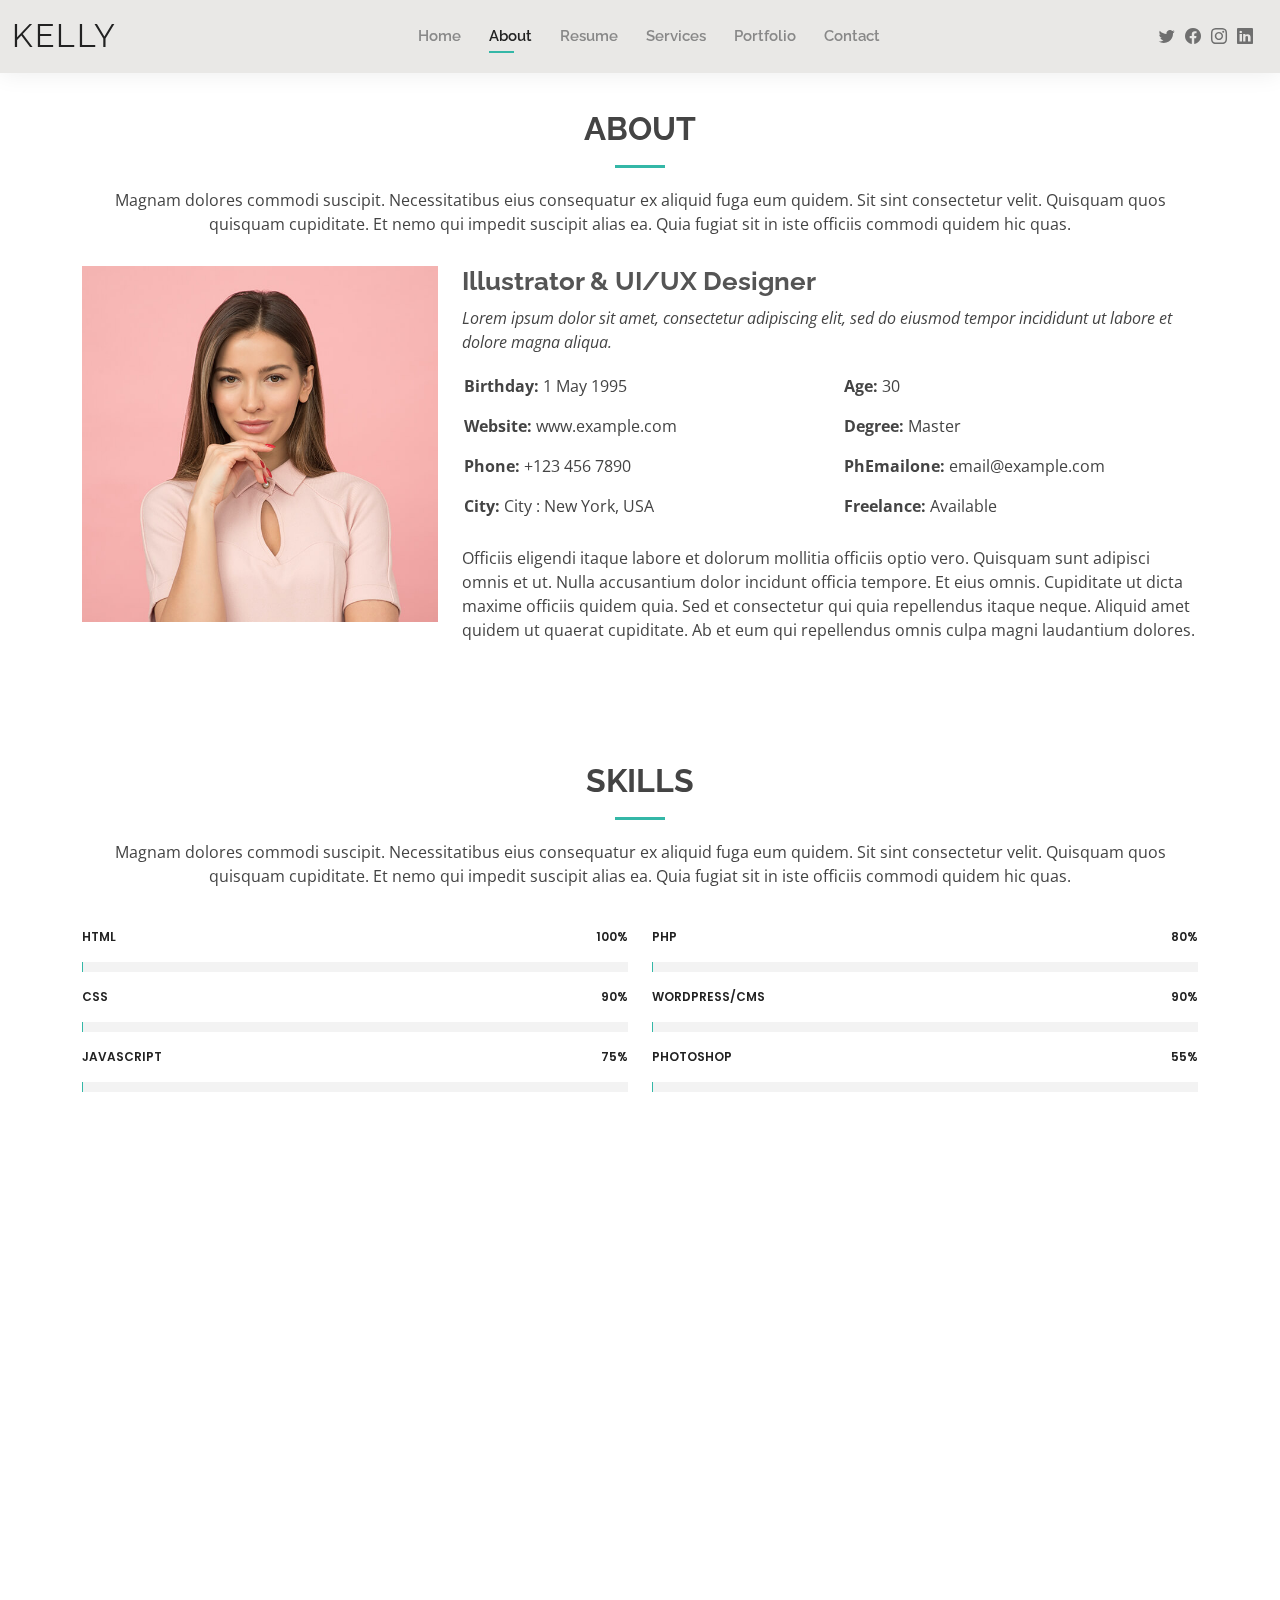
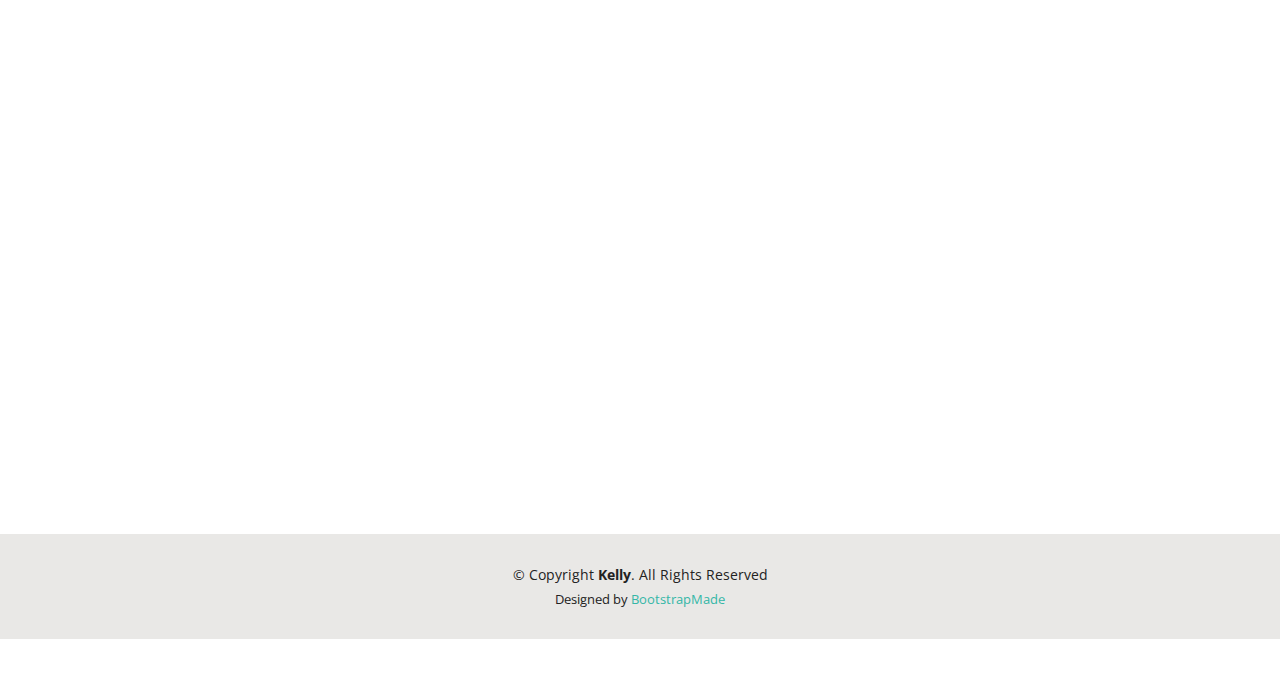
==== about.html @ 89904225 "." ====
<!DOCTYPE html>
<html lang="en">

<head>
  <meta charset="utf-8">
  <meta content="width=device-width, initial-scale=1.0" name="viewport">

  <title>About - Kelly Bootstrap Template</title>
  <meta content="" name="description">
  <meta content="" name="keywords">

  <!-- Favicons -->
  <link href="assets/img/favicon.png" rel="icon">
  <link href="assets/img/apple-touch-icon.png" rel="apple-touch-icon">

  <!-- Google Fonts -->
  <link href="https://fonts.googleapis.com/css?family=Open+Sans:300,300i,400,400i,600,600i,700,700i|Raleway:300,300i,400,400i,500,500i,600,600i,700,700i|Poppins:300,300i,400,400i,500,500i,600,600i,700,700i" rel="stylesheet">

  <!-- Vendor CSS Files -->
  <link href="assets/vendor/aos/aos.css" rel="stylesheet">
  <link href="assets/vendor/bootstrap/css/bootstrap.min.css" rel="stylesheet">
  <link href="assets/vendor/bootstrap-icons/bootstrap-icons.css" rel="stylesheet">
  <link href="assets/vendor/boxicons/css/boxicons.min.css" rel="stylesheet">
  <link href="assets/vendor/glightbox/css/glightbox.min.css" rel="stylesheet">
  <link href="assets/vendor/swiper/swiper-bundle.min.css" rel="stylesheet">

  <!-- Template Main CSS File -->
  <link href="assets/css/style.css" rel="stylesheet">

  <!-- =======================================================
  * Template Name: Kelly
  * Updated: Mar 10 2023 with Bootstrap v5.2.3
  * Template URL: https://bootstrapmade.com/kelly-free-bootstrap-cv-resume-html-template/
  * Author: BootstrapMade.com
  * License: https://bootstrapmade.com/license/
  ======================================================== -->
</head>

<body>

  <!-- ======= Header ======= -->
  <header id="header" class="fixed-top">
    <div class="container-fluid d-flex justify-content-between align-items-center">

      <h1 class="logo me-auto me-lg-0"><a href="index.html">Kelly</a></h1>
      <!-- Uncomment below if you prefer to use an image logo -->
      <!-- <a href="index.html" class="logo"><img src="assets/img/logo.png" alt="" class="img-fluid"></a>-->

      <nav id="navbar" class="navbar order-last order-lg-0">
        <ul>
          <li><a href="index.html">Home</a></li>
          <li><a class="active" href="about.html">About</a></li>
          <li><a href="resume.html">Resume</a></li>
          <li><a href="services.html">Services</a></li>
          <li><a href="portfolio.html">Portfolio</a></li>
          <li><a href="contact.html">Contact</a></li>
        </ul>
        <i class="bi bi-list mobile-nav-toggle"></i>
      </nav><!-- .navbar -->

      <div class="header-social-links">
        <a href="#" class="twitter"><i class="bi bi-twitter"></i></a>
        <a href="#" class="facebook"><i class="bi bi-facebook"></i></a>
        <a href="#" class="instagram"><i class="bi bi-instagram"></i></a>
        <a href="#" class="linkedin"><i class="bi bi-linkedin"></i></i></a>
      </div>

    </div>

  </header><!-- End Header -->

  <main id="main">

    <!-- ======= About Section ======= -->
    <section id="about" class="about">
      <div class="container" data-aos="fade-up">

        <div class="section-title">
          <h2>About</h2>
          <p>Magnam dolores commodi suscipit. Necessitatibus eius consequatur ex aliquid fuga eum quidem. Sit sint consectetur velit. Quisquam quos quisquam cupiditate. Et nemo qui impedit suscipit alias ea. Quia fugiat sit in iste officiis commodi quidem hic quas.</p>
        </div>

        <div class="row">
          <div class="col-lg-4">
            <img src="assets/img/about.jpg" class="img-fluid" alt="">
          </div>
          <div class="col-lg-8 pt-4 pt-lg-0 content">
            <h3>Illustrator &amp; UI/UX Designer</h3>
            <p class="fst-italic">
              Lorem ipsum dolor sit amet, consectetur adipiscing elit, sed do eiusmod tempor incididunt ut labore et dolore
              magna aliqua.
            </p>
            <div class="row">
              <div class="col-lg-6">
                <ul>
                  <li><i class="bi bi-rounded-right"></i> <strong>Birthday:</strong> 1 May 1995</li>
                  <li><i class="bi bi-rounded-right"></i> <strong>Website:</strong> www.example.com</li>
                  <li><i class="bi bi-rounded-right"></i> <strong>Phone:</strong> +123 456 7890</li>
                  <li><i class="bi bi-rounded-right"></i> <strong>City:</strong> City : New York, USA</li>
                </ul>
              </div>
              <div class="col-lg-6">
                <ul>
                  <li><i class="bi bi-rounded-right"></i> <strong>Age:</strong> 30</li>
                  <li><i class="bi bi-rounded-right"></i> <strong>Degree:</strong> Master</li>
                  <li><i class="bi bi-rounded-right"></i> <strong>PhEmailone:</strong> email@example.com</li>
                  <li><i class="bi bi-rounded-right"></i> <strong>Freelance:</strong> Available</li>
                </ul>
              </div>
            </div>
            <p>
              Officiis eligendi itaque labore et dolorum mollitia officiis optio vero. Quisquam sunt adipisci omnis et ut. Nulla accusantium dolor incidunt officia tempore. Et eius omnis.
              Cupiditate ut dicta maxime officiis quidem quia. Sed et consectetur qui quia repellendus itaque neque. Aliquid amet quidem ut quaerat cupiditate. Ab et eum qui repellendus omnis culpa magni laudantium dolores.
            </p>
          </div>
        </div>

      </div>
    </section><!-- End About Section -->

    <!-- ======= Skills Section ======= -->
    <section id="skills" class="skills">
      <div class="container" data-aos="fade-up">

        <div class="section-title">
          <h2>Skills</h2>
          <p>Magnam dolores commodi suscipit. Necessitatibus eius consequatur ex aliquid fuga eum quidem. Sit sint consectetur velit. Quisquam quos quisquam cupiditate. Et nemo qui impedit suscipit alias ea. Quia fugiat sit in iste officiis commodi quidem hic quas.</p>
        </div>

        <div class="row skills-content">

          <div class="col-lg-6">

            <div class="progress">
              <span class="skill">HTML <i class="val">100%</i></span>
              <div class="progress-bar-wrap">
                <div class="progress-bar" role="progressbar" aria-valuenow="100" aria-valuemin="0" aria-valuemax="100"></div>
              </div>
            </div>

            <div class="progress">
              <span class="skill">CSS <i class="val">90%</i></span>
              <div class="progress-bar-wrap">
                <div class="progress-bar" role="progressbar" aria-valuenow="90" aria-valuemin="0" aria-valuemax="100"></div>
              </div>
            </div>

            <div class="progress">
              <span class="skill">JavaScript <i class="val">75%</i></span>
              <div class="progress-bar-wrap">
                <div class="progress-bar" role="progressbar" aria-valuenow="75" aria-valuemin="0" aria-valuemax="100"></div>
              </div>
            </div>

          </div>

          <div class="col-lg-6">

            <div class="progress">
              <span class="skill">PHP <i class="val">80%</i></span>
              <div class="progress-bar-wrap">
                <div class="progress-bar" role="progressbar" aria-valuenow="80" aria-valuemin="0" aria-valuemax="100"></div>
              </div>
            </div>

            <div class="progress">
              <span class="skill">WordPress/CMS <i class="val">90%</i></span>
              <div class="progress-bar-wrap">
                <div class="progress-bar" role="progressbar" aria-valuenow="90" aria-valuemin="0" aria-valuemax="100"></div>
              </div>
            </div>

            <div class="progress">
              <span class="skill">Photoshop <i class="val">55%</i></span>
              <div class="progress-bar-wrap">
                <div class="progress-bar" role="progressbar" aria-valuenow="55" aria-valuemin="0" aria-valuemax="100"></div>
              </div>
            </div>

          </div>

        </div>

      </div>
    </section><!-- End Skills Section -->

    <!-- ======= Facts Section ======= -->
    <section id="facts" class="facts">
      <div class="container" data-aos="fade-up">

        <div class="section-title">
          <h2>Facts</h2>
          <p>Magnam dolores commodi suscipit. Necessitatibus eius consequatur ex aliquid fuga eum quidem. Sit sint consectetur velit. Quisquam quos quisquam cupiditate. Et nemo qui impedit suscipit alias ea. Quia fugiat sit in iste officiis commodi quidem hic quas.</p>
        </div>

        <div class="row counters">

          <div class="col-lg-3 col-6 text-center">
            <span data-purecounter-start="0" data-purecounter-end="232" data-purecounter-duration="1" class="purecounter"></span>
            <p>Clients</p>
          </div>

          <div class="col-lg-3 col-6 text-center">
            <span data-purecounter-start="0" data-purecounter-end="521" data-purecounter-duration="1" class="purecounter"></span>
            <p>Projects</p>
          </div>

          <div class="col-lg-3 col-6 text-center">
            <span data-purecounter-start="0" data-purecounter-end="1463" data-purecounter-duration="1" class="purecounter"></span>
            <p>Hours Of Support</p>
          </div>

          <div class="col-lg-3 col-6 text-center">
            <span data-purecounter-start="0" data-purecounter-end="15" data-purecounter-duration="1" class="purecounter"></span>
            <p>Hard Workers</p>
          </div>

        </div>

      </div>
    </section><!-- End Facts Section -->

    <!-- ======= Testimonials Section ======= -->
    <section id="testimonials" class="testimonials">
      <div class="container" data-aos="fade-up">

        <div class="section-title">
          <h2>Testimonials</h2>
          <p>Magnam dolores commodi suscipit. Necessitatibus eius consequatur ex aliquid fuga eum quidem. Sit sint consectetur velit. Quisquam quos quisquam cupiditate. Et nemo qui impedit suscipit alias ea. Quia fugiat sit in iste officiis commodi quidem hic quas.</p>
        </div>

        <div class="testimonials-slider swiper" data-aos="fade-up" data-aos-delay="100">
          <div class="swiper-wrapper">

            <div class="swiper-slide">
              <div class="testimonial-item">
                <img src="assets/img/testimonials/testimonials-1.jpg" class="testimonial-img" alt="">
                <h3>Saul Goodman</h3>
                <h4>Ceo &amp; Founder</h4>
                <p>
                  <i class="bx bxs-quote-alt-left quote-icon-left"></i>
                  Proin iaculis purus consequat sem cure digni ssim donec porttitora entum suscipit rhoncus. Accusantium quam, ultricies eget id, aliquam eget nibh et. Maecen aliquam, risus at semper.
                  <i class="bx bxs-quote-alt-right quote-icon-right"></i>
                </p>
              </div>
            </div><!-- End testimonial item -->

            <div class="swiper-slide">
              <div class="testimonial-item">
                <img src="assets/img/testimonials/testimonials-2.jpg" class="testimonial-img" alt="">
                <h3>Sara Wilsson</h3>
                <h4>Designer</h4>
                <p>
                  <i class="bx bxs-quote-alt-left quote-icon-left"></i>
                  Export tempor illum tamen malis malis eram quae irure esse labore quem cillum quid cillum eram malis quorum velit fore eram velit sunt aliqua noster fugiat irure amet legam anim culpa.
                  <i class="bx bxs-quote-alt-right quote-icon-right"></i>
                </p>
              </div>
            </div><!-- End testimonial item -->

            <div class="swiper-slide">
              <div class="testimonial-item">
                <img src="assets/img/testimonials/testimonials-3.jpg" class="testimonial-img" alt="">
                <h3>Jena Karlis</h3>
                <h4>Store Owner</h4>
                <p>
                  <i class="bx bxs-quote-alt-left quote-icon-left"></i>
                  Enim nisi quem export duis labore cillum quae magna enim sint quorum nulla quem veniam duis minim tempor labore quem eram duis noster aute amet eram fore quis sint minim.
                  <i class="bx bxs-quote-alt-right quote-icon-right"></i>
                </p>
              </div>
            </div><!-- End testimonial item -->

            <div class="swiper-slide">
              <div class="testimonial-item">
                <img src="assets/img/testimonials/testimonials-4.jpg" class="testimonial-img" alt="">
                <h3>Matt Brandon</h3>
                <h4>Freelancer</h4>
                <p>
                  <i class="bx bxs-quote-alt-left quote-icon-left"></i>
                  Fugiat enim eram quae cillum dolore dolor amet nulla culpa multos export minim fugiat minim velit minim dolor enim duis veniam ipsum anim magna sunt elit fore quem dolore labore illum veniam.
                  <i class="bx bxs-quote-alt-right quote-icon-right"></i>
                </p>
              </div>
            </div><!-- End testimonial item -->

            <div class="swiper-slide">
              <div class="testimonial-item">
                <img src="assets/img/testimonials/testimonials-5.jpg" class="testimonial-img" alt="">
                <h3>John Larson</h3>
                <h4>Entrepreneur</h4>
                <p>
                  <i class="bx bxs-quote-alt-left quote-icon-left"></i>
                  Quis quorum aliqua sint quem legam fore sunt eram irure aliqua veniam tempor noster veniam enim culpa labore duis sunt culpa nulla illum cillum fugiat legam esse veniam culpa fore nisi cillum quid.
                  <i class="bx bxs-quote-alt-right quote-icon-right"></i>
                </p>
              </div>
            </div><!-- End testimonial item -->

          </div>
          <div class="swiper-pagination"></div>
        </div>

      </div>
    </section><!-- End Testimonials Section -->

  </main><!-- End #main -->

  <!-- ======= Footer ======= -->
  <footer id="footer">
    <div class="container">
      <div class="copyright">
        &copy; Copyright <strong><span>Kelly</span></strong>. All Rights Reserved
      </div>
      <div class="credits">
        <!-- All the links in the footer should remain intact. -->
        <!-- You can delete the links only if you purchased the pro version. -->
        <!-- Licensing information: https://bootstrapmade.com/license/ -->
        <!-- Purchase the pro version with working PHP/AJAX contact form: https://bootstrapmade.com/kelly-free-bootstrap-cv-resume-html-template/ -->
        Designed by <a href="https://bootstrapmade.com/">BootstrapMade</a>
      </div>
    </div>
  </footer><!-- End  Footer -->

  <div id="preloader"></div>
  <a href="#" class="back-to-top d-flex align-items-center justify-content-center"><i class="bi bi-arrow-up-short"></i></a>

  <!-- Vendor JS Files -->
  <script src="assets/vendor/purecounter/purecounter_vanilla.js"></script>
  <script src="assets/vendor/aos/aos.js"></script>
  <script src="assets/vendor/bootstrap/js/bootstrap.bundle.min.js"></script>
  <script src="assets/vendor/glightbox/js/glightbox.min.js"></script>
  <script src="assets/vendor/isotope-layout/isotope.pkgd.min.js"></script>
  <script src="assets/vendor/swiper/swiper-bundle.min.js"></script>
  <script src="assets/vendor/waypoints/noframework.waypoints.js"></script>
  <script src="assets/vendor/php-email-form/validate.js"></script>

  <!-- Template Main JS File -->
  <script src="assets/js/main.js"></script>

</body>

</html>
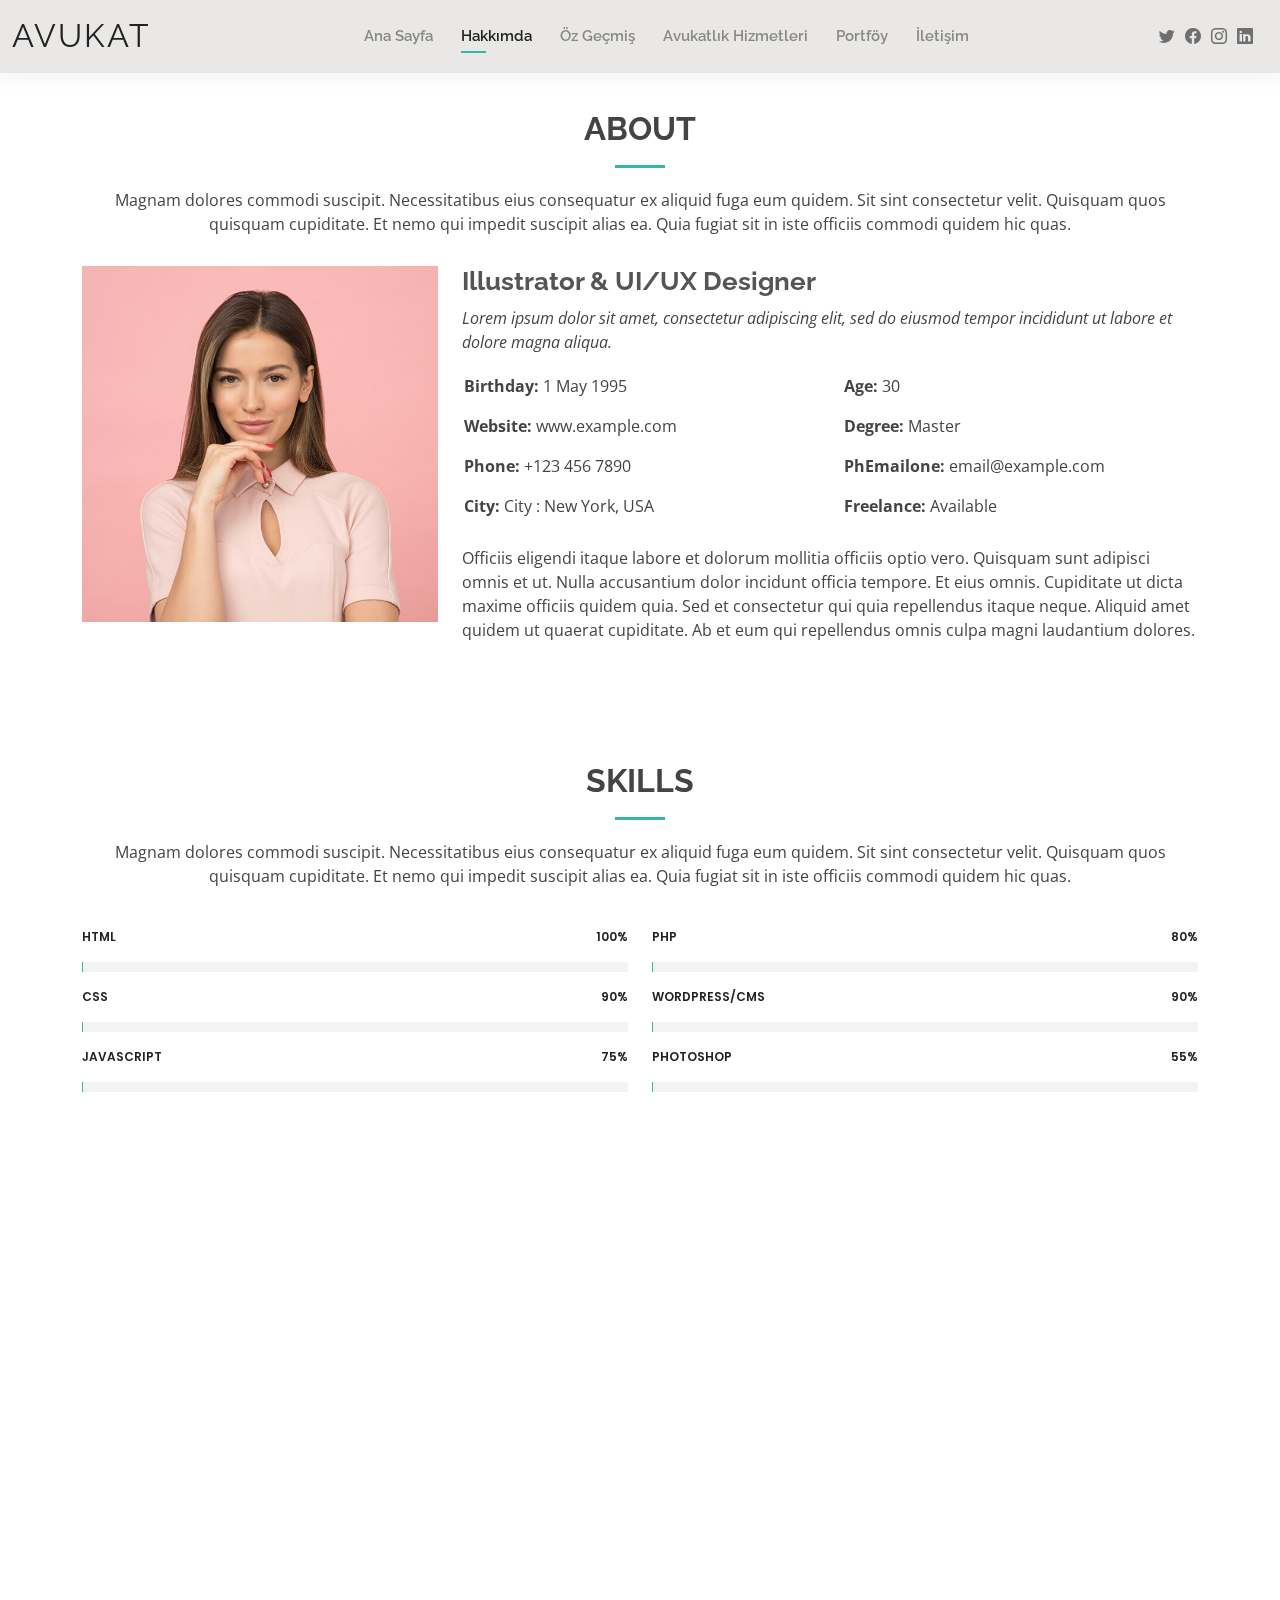
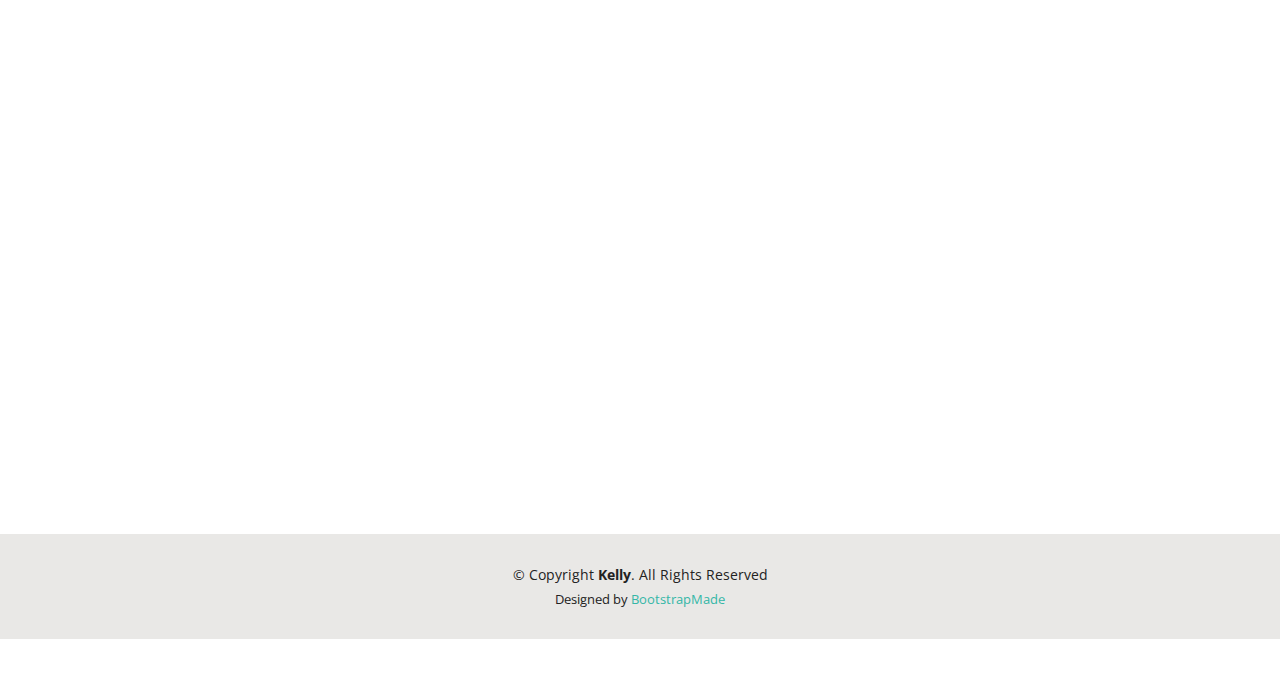
==== commit 7370986a: ".." ====
--- a/about.html
+++ b/about.html
@@ -29,7 +29,7 @@
 
   <!-- =======================================================
   * Template Name: Kelly
-  * Updated: Mar 10 2023 with Bootstrap v5.2.3
+  * Updated: Mar 10 2023 with Bootstrap v5.2.3
   * Template URL: https://bootstrapmade.com/kelly-free-bootstrap-cv-resume-html-template/
   * Author: BootstrapMade.com
   * License: https://bootstrapmade.com/license/
@@ -42,18 +42,18 @@
   <header id="header" class="fixed-top">
     <div class="container-fluid d-flex justify-content-between align-items-center">
 
-      <h1 class="logo me-auto me-lg-0"><a href="index.html">Kelly</a></h1>
+      <h1 class="logo me-auto me-lg-0"><a href="index.html">AVUKAT</a></h1>
       <!-- Uncomment below if you prefer to use an image logo -->
       <!-- <a href="index.html" class="logo"><img src="assets/img/logo.png" alt="" class="img-fluid"></a>-->
 
       <nav id="navbar" class="navbar order-last order-lg-0">
         <ul>
-          <li><a href="index.html">Home</a></li>
-          <li><a class="active" href="about.html">About</a></li>
-          <li><a href="resume.html">Resume</a></li>
-          <li><a href="services.html">Services</a></li>
-          <li><a href="portfolio.html">Portfolio</a></li>
-          <li><a href="contact.html">Contact</a></li>
+          <li><a href="index.html">Ana Sayfa</a></li>
+          <li><a class="active" href="about.html">Hakkımda</a></li>
+          <li><a href="resume.html">Öz Geçmiş</a></li>
+          <li><a href="services.html">Avukatlık Hizmetleri</a></li>
+          <li><a href="portfolio.html">Portföy</a></li>
+          <li><a href="contact.html">İletişim</a></li>
         </ul>
         <i class="bi bi-list mobile-nav-toggle"></i>
       </nav><!-- .navbar -->
--- a/assets/css/style.css
+++ b/assets/css/style.css
@@ -421,7 +421,7 @@
 #hero {
   width: 100%;
   height: 100vh;
-  background: url("../img/hero-bg.jpg") top right;
+  background: url("../img/background.jpg") top right;
   background-size: cover;
 }
 
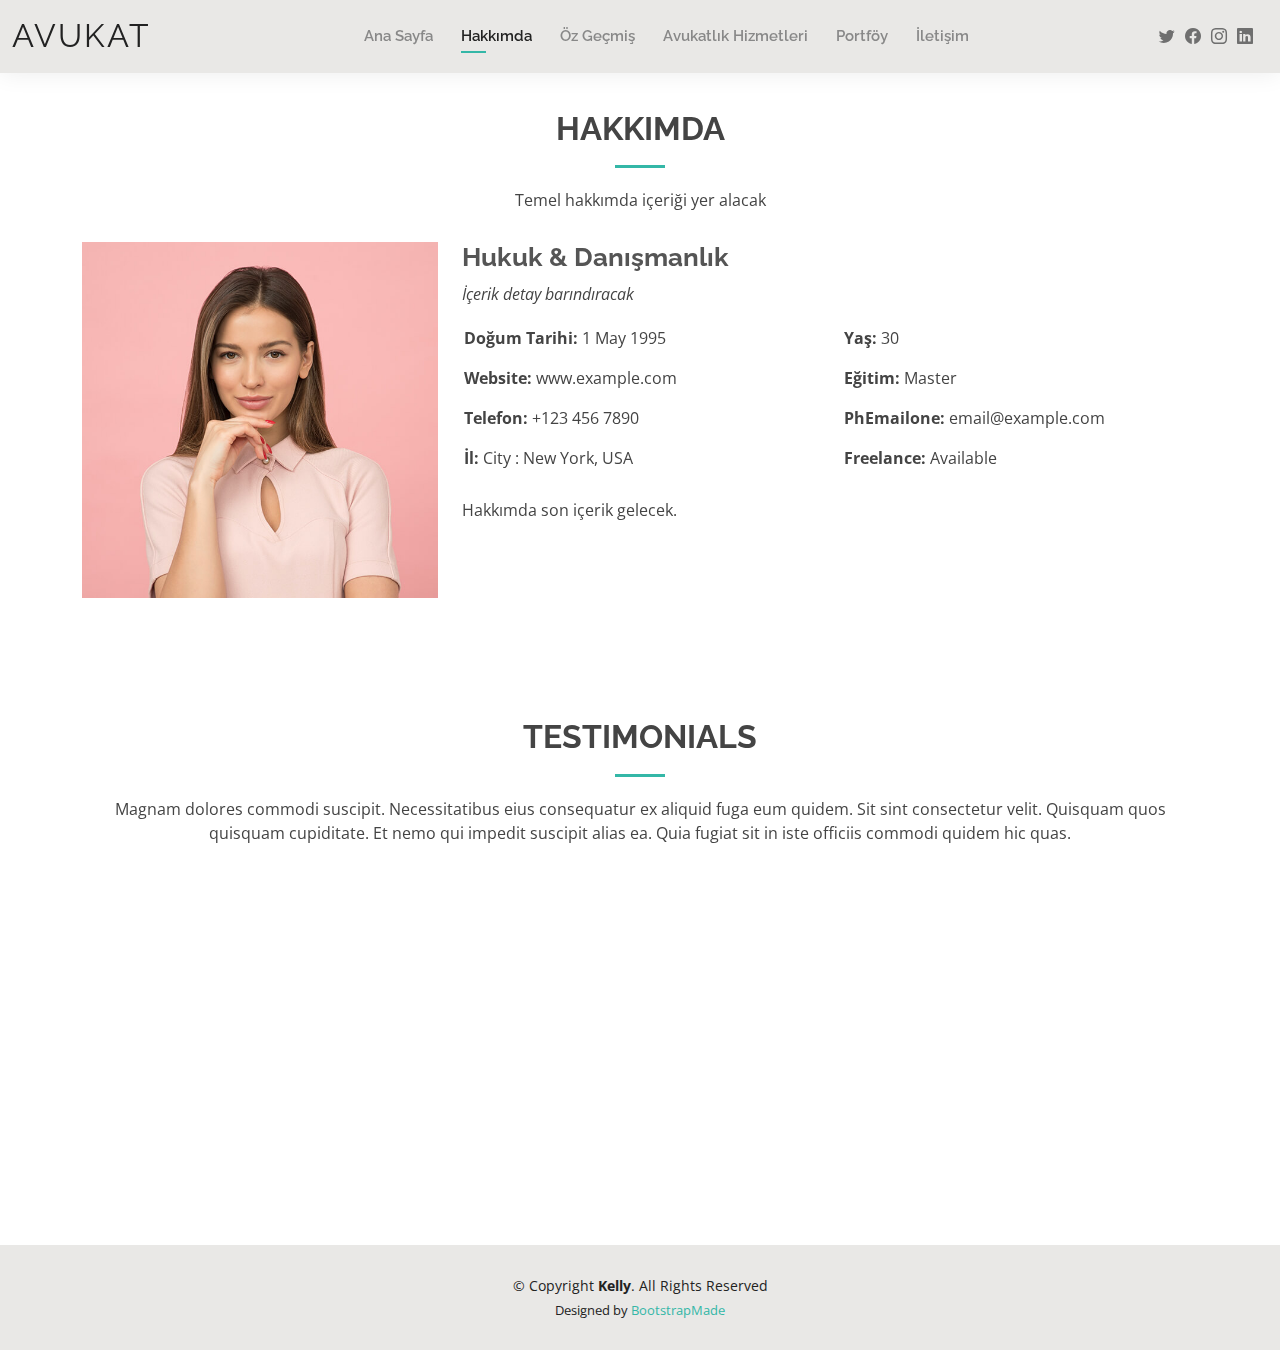
==== commit 73d09407: "." ====
--- a/about.html
+++ b/about.html
@@ -76,8 +76,8 @@
       <div class="container" data-aos="fade-up">
 
         <div class="section-title">
-          <h2>About</h2>
-          <p>Magnam dolores commodi suscipit. Necessitatibus eius consequatur ex aliquid fuga eum quidem. Sit sint consectetur velit. Quisquam quos quisquam cupiditate. Et nemo qui impedit suscipit alias ea. Quia fugiat sit in iste officiis commodi quidem hic quas.</p>
+          <h2>Hakkımda</h2>
+          <p>Temel hakkımda içeriği yer alacak</p>
         </div>
 
         <div class="row">
@@ -85,140 +85,36 @@
             <img src="assets/img/about.jpg" class="img-fluid" alt="">
           </div>
           <div class="col-lg-8 pt-4 pt-lg-0 content">
-            <h3>Illustrator &amp; UI/UX Designer</h3>
+            <h3>Hukuk &amp; Danışmanlık</h3>
             <p class="fst-italic">
-              Lorem ipsum dolor sit amet, consectetur adipiscing elit, sed do eiusmod tempor incididunt ut labore et dolore
-              magna aliqua.
+              İçerik detay barındıracak
             </p>
             <div class="row">
               <div class="col-lg-6">
                 <ul>
-                  <li><i class="bi bi-rounded-right"></i> <strong>Birthday:</strong> 1 May 1995</li>
+                  <li><i class="bi bi-rounded-right"></i> <strong>Doğum Tarihi:</strong> 1 May 1995</li>
                   <li><i class="bi bi-rounded-right"></i> <strong>Website:</strong> www.example.com</li>
-                  <li><i class="bi bi-rounded-right"></i> <strong>Phone:</strong> +123 456 7890</li>
-                  <li><i class="bi bi-rounded-right"></i> <strong>City:</strong> City : New York, USA</li>
+                  <li><i class="bi bi-rounded-right"></i> <strong>Telefon:</strong> +123 456 7890</li>
+                  <li><i class="bi bi-rounded-right"></i> <strong>İl:</strong> City : New York, USA</li>
                 </ul>
               </div>
               <div class="col-lg-6">
                 <ul>
-                  <li><i class="bi bi-rounded-right"></i> <strong>Age:</strong> 30</li>
-                  <li><i class="bi bi-rounded-right"></i> <strong>Degree:</strong> Master</li>
+                  <li><i class="bi bi-rounded-right"></i> <strong>Yaş:</strong> 30</li>
+                  <li><i class="bi bi-rounded-right"></i> <strong>Eğitim:</strong> Master</li>
                   <li><i class="bi bi-rounded-right"></i> <strong>PhEmailone:</strong> email@example.com</li>
                   <li><i class="bi bi-rounded-right"></i> <strong>Freelance:</strong> Available</li>
                 </ul>
               </div>
             </div>
             <p>
-              Officiis eligendi itaque labore et dolorum mollitia officiis optio vero. Quisquam sunt adipisci omnis et ut. Nulla accusantium dolor incidunt officia tempore. Et eius omnis.
-              Cupiditate ut dicta maxime officiis quidem quia. Sed et consectetur qui quia repellendus itaque neque. Aliquid amet quidem ut quaerat cupiditate. Ab et eum qui repellendus omnis culpa magni laudantium dolores.
+              Hakkımda son içerik gelecek.
             </p>
           </div>
         </div>
 
       </div>
     </section><!-- End About Section -->
-
-    <!-- ======= Skills Section ======= -->
-    <section id="skills" class="skills">
-      <div class="container" data-aos="fade-up">
-
-        <div class="section-title">
-          <h2>Skills</h2>
-          <p>Magnam dolores commodi suscipit. Necessitatibus eius consequatur ex aliquid fuga eum quidem. Sit sint consectetur velit. Quisquam quos quisquam cupiditate. Et nemo qui impedit suscipit alias ea. Quia fugiat sit in iste officiis commodi quidem hic quas.</p>
-        </div>
-
-        <div class="row skills-content">
-
-          <div class="col-lg-6">
-
-            <div class="progress">
-              <span class="skill">HTML <i class="val">100%</i></span>
-              <div class="progress-bar-wrap">
-                <div class="progress-bar" role="progressbar" aria-valuenow="100" aria-valuemin="0" aria-valuemax="100"></div>
-              </div>
-            </div>
-
-            <div class="progress">
-              <span class="skill">CSS <i class="val">90%</i></span>
-              <div class="progress-bar-wrap">
-                <div class="progress-bar" role="progressbar" aria-valuenow="90" aria-valuemin="0" aria-valuemax="100"></div>
-              </div>
-            </div>
-
-            <div class="progress">
-              <span class="skill">JavaScript <i class="val">75%</i></span>
-              <div class="progress-bar-wrap">
-                <div class="progress-bar" role="progressbar" aria-valuenow="75" aria-valuemin="0" aria-valuemax="100"></div>
-              </div>
-            </div>
-
-          </div>
-
-          <div class="col-lg-6">
-
-            <div class="progress">
-              <span class="skill">PHP <i class="val">80%</i></span>
-              <div class="progress-bar-wrap">
-                <div class="progress-bar" role="progressbar" aria-valuenow="80" aria-valuemin="0" aria-valuemax="100"></div>
-              </div>
-            </div>
-
-            <div class="progress">
-              <span class="skill">WordPress/CMS <i class="val">90%</i></span>
-              <div class="progress-bar-wrap">
-                <div class="progress-bar" role="progressbar" aria-valuenow="90" aria-valuemin="0" aria-valuemax="100"></div>
-              </div>
-            </div>
-
-            <div class="progress">
-              <span class="skill">Photoshop <i class="val">55%</i></span>
-              <div class="progress-bar-wrap">
-                <div class="progress-bar" role="progressbar" aria-valuenow="55" aria-valuemin="0" aria-valuemax="100"></div>
-              </div>
-            </div>
-
-          </div>
-
-        </div>
-
-      </div>
-    </section><!-- End Skills Section -->
-
-    <!-- ======= Facts Section ======= -->
-    <section id="facts" class="facts">
-      <div class="container" data-aos="fade-up">
-
-        <div class="section-title">
-          <h2>Facts</h2>
-          <p>Magnam dolores commodi suscipit. Necessitatibus eius consequatur ex aliquid fuga eum quidem. Sit sint consectetur velit. Quisquam quos quisquam cupiditate. Et nemo qui impedit suscipit alias ea. Quia fugiat sit in iste officiis commodi quidem hic quas.</p>
-        </div>
-
-        <div class="row counters">
-
-          <div class="col-lg-3 col-6 text-center">
-            <span data-purecounter-start="0" data-purecounter-end="232" data-purecounter-duration="1" class="purecounter"></span>
-            <p>Clients</p>
-          </div>
-
-          <div class="col-lg-3 col-6 text-center">
-            <span data-purecounter-start="0" data-purecounter-end="521" data-purecounter-duration="1" class="purecounter"></span>
-            <p>Projects</p>
-          </div>
-
-          <div class="col-lg-3 col-6 text-center">
-            <span data-purecounter-start="0" data-purecounter-end="1463" data-purecounter-duration="1" class="purecounter"></span>
-            <p>Hours Of Support</p>
-          </div>
-
-          <div class="col-lg-3 col-6 text-center">
-            <span data-purecounter-start="0" data-purecounter-end="15" data-purecounter-duration="1" class="purecounter"></span>
-            <p>Hard Workers</p>
-          </div>
-
-        </div>
-
-      </div>
-    </section><!-- End Facts Section -->
 
     <!-- ======= Testimonials Section ======= -->
     <section id="testimonials" class="testimonials">
--- a/assets/css/style.css
+++ b/assets/css/style.css
@@ -421,7 +421,7 @@
 #hero {
   width: 100%;
   height: 100vh;
-  background: url("../img/background.jpg") top right;
+  background: url("../img/2.jpg") top right;
   background-size: cover;
 }
 
@@ -441,11 +441,11 @@
   font-size: 48px;
   font-weight: 700;
   line-height: 56px;
-  color: #222222;
+  color: #e9e8e6;
 }
 
 #hero h2 {
-  color: #6f6f6f;
+  color: #e9e8e6;
   margin: 10px 0 0 0;
   font-size: 22px;
 }
@@ -461,12 +461,12 @@
   border-radius: 50px;
   transition: 0.5s;
   margin-top: 30px;
-  color: #fff;
-  background: #34b7a7;
+  color: #222222;
+  background: #e9e8e6;
 }
 
 #hero .btn-about:hover {
-  background: #3dc8b7;
+  background: #e9e8e6;
 }
 
 @media (min-width: 1024px) {
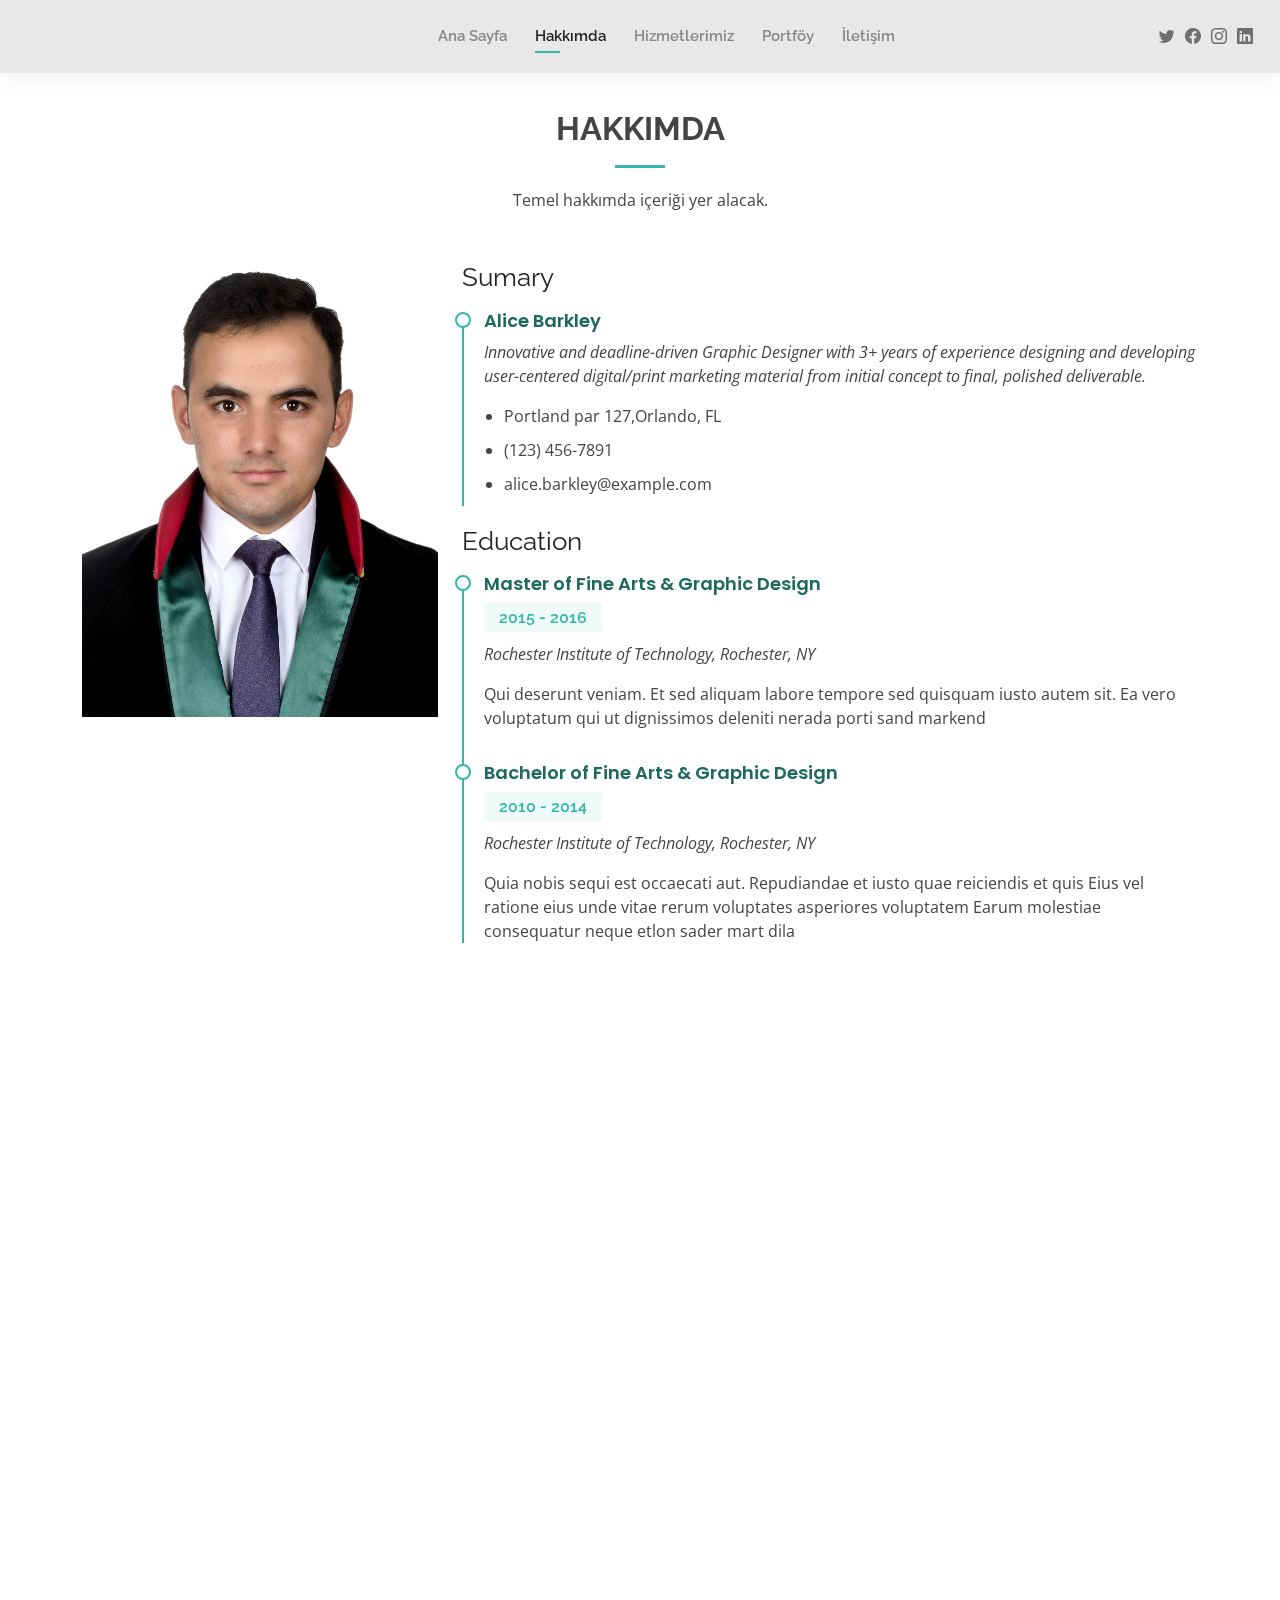
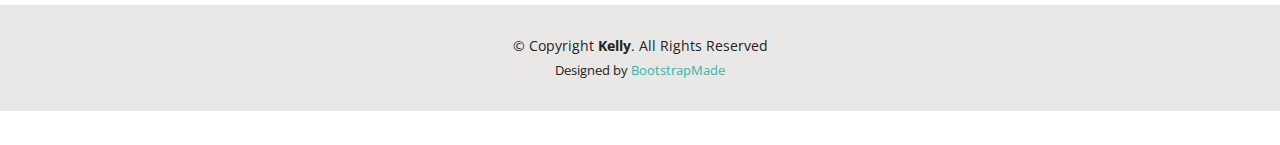
==== commit 13494659: "." ====
--- a/about.html
+++ b/about.html
@@ -5,7 +5,7 @@
   <meta charset="utf-8">
   <meta content="width=device-width, initial-scale=1.0" name="viewport">
 
-  <title>About - Kelly Bootstrap Template</title>
+  <title>Hakkımda - Av.Furkan Kutluay</title>
   <meta content="" name="description">
   <meta content="" name="keywords">
 
@@ -50,8 +50,8 @@
         <ul>
           <li><a href="index.html">Ana Sayfa</a></li>
           <li><a class="active" href="about.html">Hakkımda</a></li>
-          <li><a href="resume.html">Öz Geçmiş</a></li>
-          <li><a href="services.html">Avukatlık Hizmetleri</a></li>
+          <!--<li><a href="resume.html">Öz Geçmiş</a></li>-->
+          <li><a href="services.html">Hizmetlerimiz</a></li>
           <li><a href="portfolio.html">Portföy</a></li>
           <li><a href="contact.html">İletişim</a></li>
         </ul>
@@ -72,47 +72,47 @@
   <main id="main">
 
     <!-- ======= About Section ======= -->
-    <section id="about" class="about">
+    <section id="resume" class="resume">
       <div class="container" data-aos="fade-up">
 
         <div class="section-title">
           <h2>Hakkımda</h2>
-          <p>Temel hakkımda içeriği yer alacak</p>
+          <p>Temel hakkımda içeriği yer alacak.</p>
         </div>
 
         <div class="row">
           <div class="col-lg-4">
-            <img src="assets/img/about.jpg" class="img-fluid" alt="">
+            <img src="assets/img/about-me.jpg" class="img-fluid" alt="">
           </div>
-          <div class="col-lg-8 pt-4 pt-lg-0 content">
-            <h3>Hukuk &amp; Danışmanlık</h3>
-            <p class="fst-italic">
-              İçerik detay barındıracak
-            </p>
-            <div class="row">
-              <div class="col-lg-6">
-                <ul>
-                  <li><i class="bi bi-rounded-right"></i> <strong>Doğum Tarihi:</strong> 1 May 1995</li>
-                  <li><i class="bi bi-rounded-right"></i> <strong>Website:</strong> www.example.com</li>
-                  <li><i class="bi bi-rounded-right"></i> <strong>Telefon:</strong> +123 456 7890</li>
-                  <li><i class="bi bi-rounded-right"></i> <strong>İl:</strong> City : New York, USA</li>
-                </ul>
-              </div>
-              <div class="col-lg-6">
-                <ul>
-                  <li><i class="bi bi-rounded-right"></i> <strong>Yaş:</strong> 30</li>
-                  <li><i class="bi bi-rounded-right"></i> <strong>Eğitim:</strong> Master</li>
-                  <li><i class="bi bi-rounded-right"></i> <strong>PhEmailone:</strong> email@example.com</li>
-                  <li><i class="bi bi-rounded-right"></i> <strong>Freelance:</strong> Available</li>
-                </ul>
-              </div>
+          <div class="col-lg-8">
+            <h3 class="resume-title">Sumary</h3>
+            <div class="resume-item pb-0">
+              <h4>Alice Barkley</h4>
+              <p><em>Innovative and deadline-driven Graphic Designer with 3+ years of experience designing and developing user-centered digital/print marketing material from initial concept to final, polished deliverable.</em></p>
+              <p>
+              <ul>
+                <li>Portland par 127,Orlando, FL</li>
+                <li>(123) 456-7891</li>
+                <li>alice.barkley@example.com</li>
+              </ul>
+              </p>
             </div>
-            <p>
-              Hakkımda son içerik gelecek.
-            </p>
+
+            <h3 class="resume-title">Education</h3>
+            <div class="resume-item">
+              <h4>Master of Fine Arts &amp; Graphic Design</h4>
+              <h5>2015 - 2016</h5>
+              <p><em>Rochester Institute of Technology, Rochester, NY</em></p>
+              <p>Qui deserunt veniam. Et sed aliquam labore tempore sed quisquam iusto autem sit. Ea vero voluptatum qui ut dignissimos deleniti nerada porti sand markend</p>
+            </div>
+            <div class="resume-item">
+              <h4>Bachelor of Fine Arts &amp; Graphic Design</h4>
+              <h5>2010 - 2014</h5>
+              <p><em>Rochester Institute of Technology, Rochester, NY</em></p>
+              <p>Quia nobis sequi est occaecati aut. Repudiandae et iusto quae reiciendis et quis Eius vel ratione eius unde vitae rerum voluptates asperiores voluptatem Earum molestiae consequatur neque etlon sader mart dila</p>
+            </div>
           </div>
         </div>
-
       </div>
     </section><!-- End About Section -->
 
--- a/assets/css/style.css
+++ b/assets/css/style.css
@@ -122,7 +122,12 @@
   z-index: 997;
   padding: 15px 0;
 }
-
+#header_home{
+  /*  background: #e9e8e6;*/
+    box-shadow: 0px 0px 25px 0 rgba(0, 0, 0, 0.08);
+    z-index: 997;
+    padding: 15px 0;
+  }
 #header .logo {
   font-size: 32px;
   margin: 0;
@@ -134,7 +139,7 @@
 }
 
 #header .logo a {
-  color: #222222;
+  color: #e9e8e6;
 }
 
 #header .logo img {
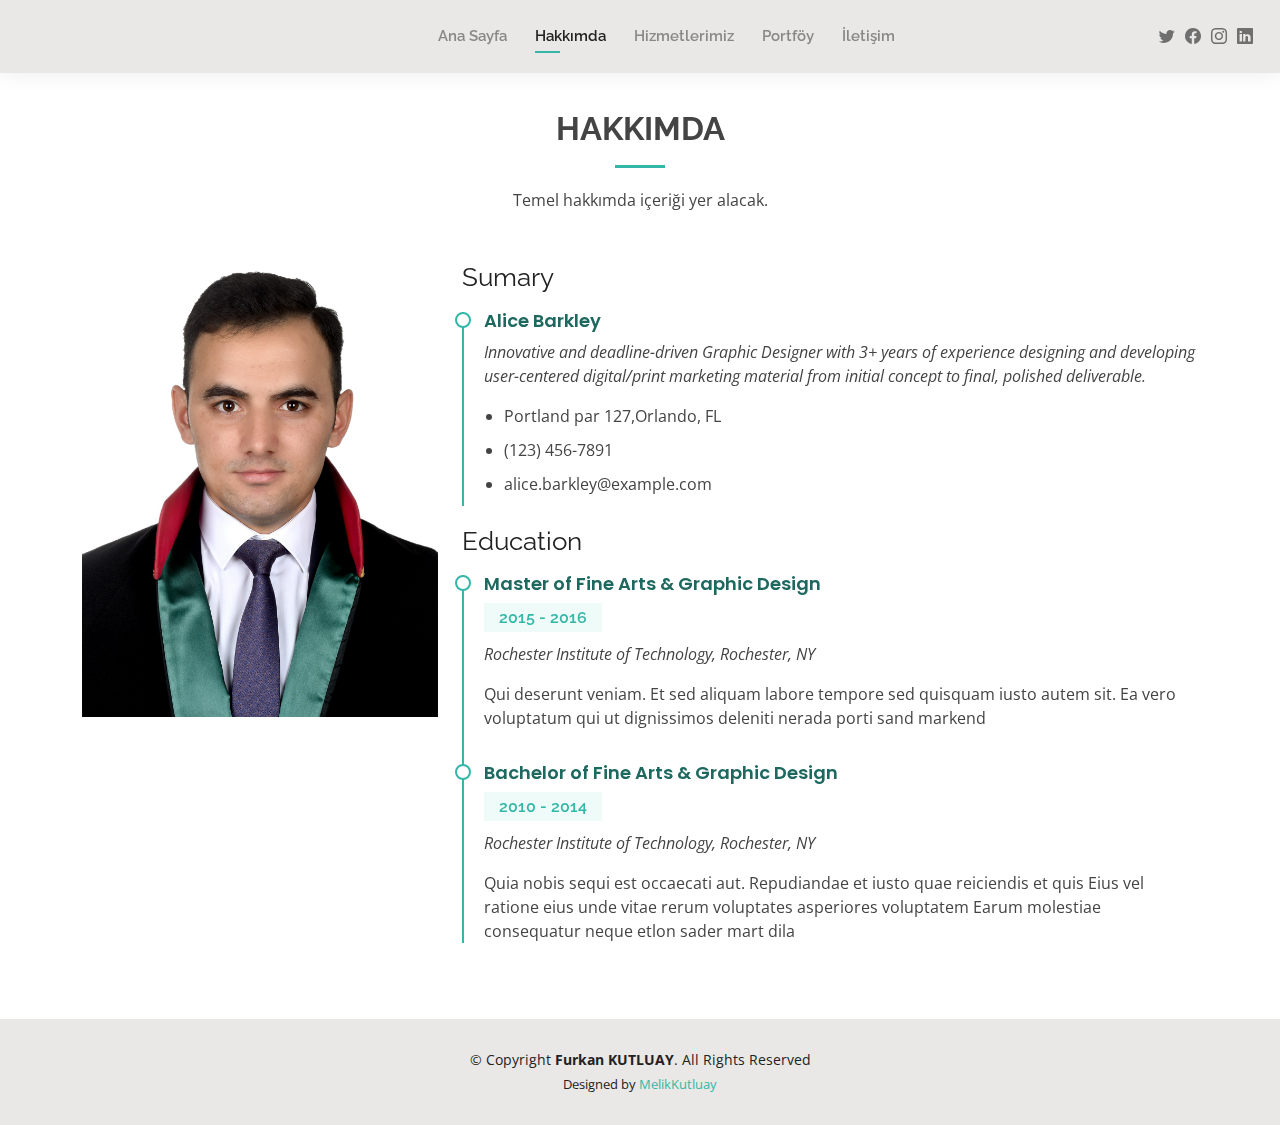
==== commit eb0e5a36: ".." ====
--- a/about.html
+++ b/about.html
@@ -117,7 +117,7 @@
     </section><!-- End About Section -->
 
     <!-- ======= Testimonials Section ======= -->
-    <section id="testimonials" class="testimonials">
+    <!--<section id="testimonials" class="testimonials">
       <div class="container" data-aos="fade-up">
 
         <div class="section-title">
@@ -139,7 +139,7 @@
                   <i class="bx bxs-quote-alt-right quote-icon-right"></i>
                 </p>
               </div>
-            </div><!-- End testimonial item -->
+            </div>
 
             <div class="swiper-slide">
               <div class="testimonial-item">
@@ -152,7 +152,7 @@
                   <i class="bx bxs-quote-alt-right quote-icon-right"></i>
                 </p>
               </div>
-            </div><!-- End testimonial item -->
+            </div>
 
             <div class="swiper-slide">
               <div class="testimonial-item">
@@ -165,7 +165,7 @@
                   <i class="bx bxs-quote-alt-right quote-icon-right"></i>
                 </p>
               </div>
-            </div><!-- End testimonial item -->
+            </div>
 
             <div class="swiper-slide">
               <div class="testimonial-item">
@@ -178,7 +178,7 @@
                   <i class="bx bxs-quote-alt-right quote-icon-right"></i>
                 </p>
               </div>
-            </div><!-- End testimonial item -->
+            </div>
 
             <div class="swiper-slide">
               <div class="testimonial-item">
@@ -191,14 +191,15 @@
                   <i class="bx bxs-quote-alt-right quote-icon-right"></i>
                 </p>
               </div>
-            </div><!-- End testimonial item -->
-
-          </div>
+            </div>
+
+          /div>
           <div class="swiper-pagination"></div>
         </div>
 
       </div>
-    </section><!-- End Testimonials Section -->
+    </section> -->
+    <!-- End Testimonials Section -->
 
   </main><!-- End #main -->
 
@@ -206,17 +207,17 @@
   <footer id="footer">
     <div class="container">
       <div class="copyright">
-        &copy; Copyright <strong><span>Kelly</span></strong>. All Rights Reserved
+        &copy; Copyright <strong><span>Furkan KUTLUAY</span></strong>. All Rights Reserved
       </div>
       <div class="credits">
         <!-- All the links in the footer should remain intact. -->
         <!-- You can delete the links only if you purchased the pro version. -->
         <!-- Licensing information: https://bootstrapmade.com/license/ -->
         <!-- Purchase the pro version with working PHP/AJAX contact form: https://bootstrapmade.com/kelly-free-bootstrap-cv-resume-html-template/ -->
-        Designed by <a href="https://bootstrapmade.com/">BootstrapMade</a>
+        Designed by <a href="https://www.linkedin.com/in/melikkutluay/">MelikKutluay</a>
       </div>
     </div>
-  </footer><!-- End  Footer -->
+  </footer><!-- End  Footer --><!-- End  Footer -->
 
   <div id="preloader"></div>
   <a href="#" class="back-to-top d-flex align-items-center justify-content-center"><i class="bi bi-arrow-up-short"></i></a>
--- a/assets/css/style.css
+++ b/assets/css/style.css
@@ -122,12 +122,7 @@
   z-index: 997;
   padding: 15px 0;
 }
-#header_home{
-  /*  background: #e9e8e6;*/
-    box-shadow: 0px 0px 25px 0 rgba(0, 0, 0, 0.08);
-    z-index: 997;
-    padding: 15px 0;
-  }
+
 #header .logo {
   font-size: 32px;
   margin: 0;
@@ -139,6 +134,26 @@
 }
 
 #header .logo a {
+  color: #e9e8e6;
+}
+
+#header_home{
+/*  background: #e9e8e6;*/
+  box-shadow: 0px 0px 25px 0 rgba(0, 0, 0, 0.08);
+  z-index: 997;
+  padding: 15px 0;
+}
+#header_home .logo {
+  font-size: 32px;
+  margin: 0;
+  padding: 0;
+  line-height: 1;
+  font-weight: 400;
+  letter-spacing: 2px;
+  text-transform: uppercase;
+}
+
+#header_home .logo a {
   color: #e9e8e6;
 }
 
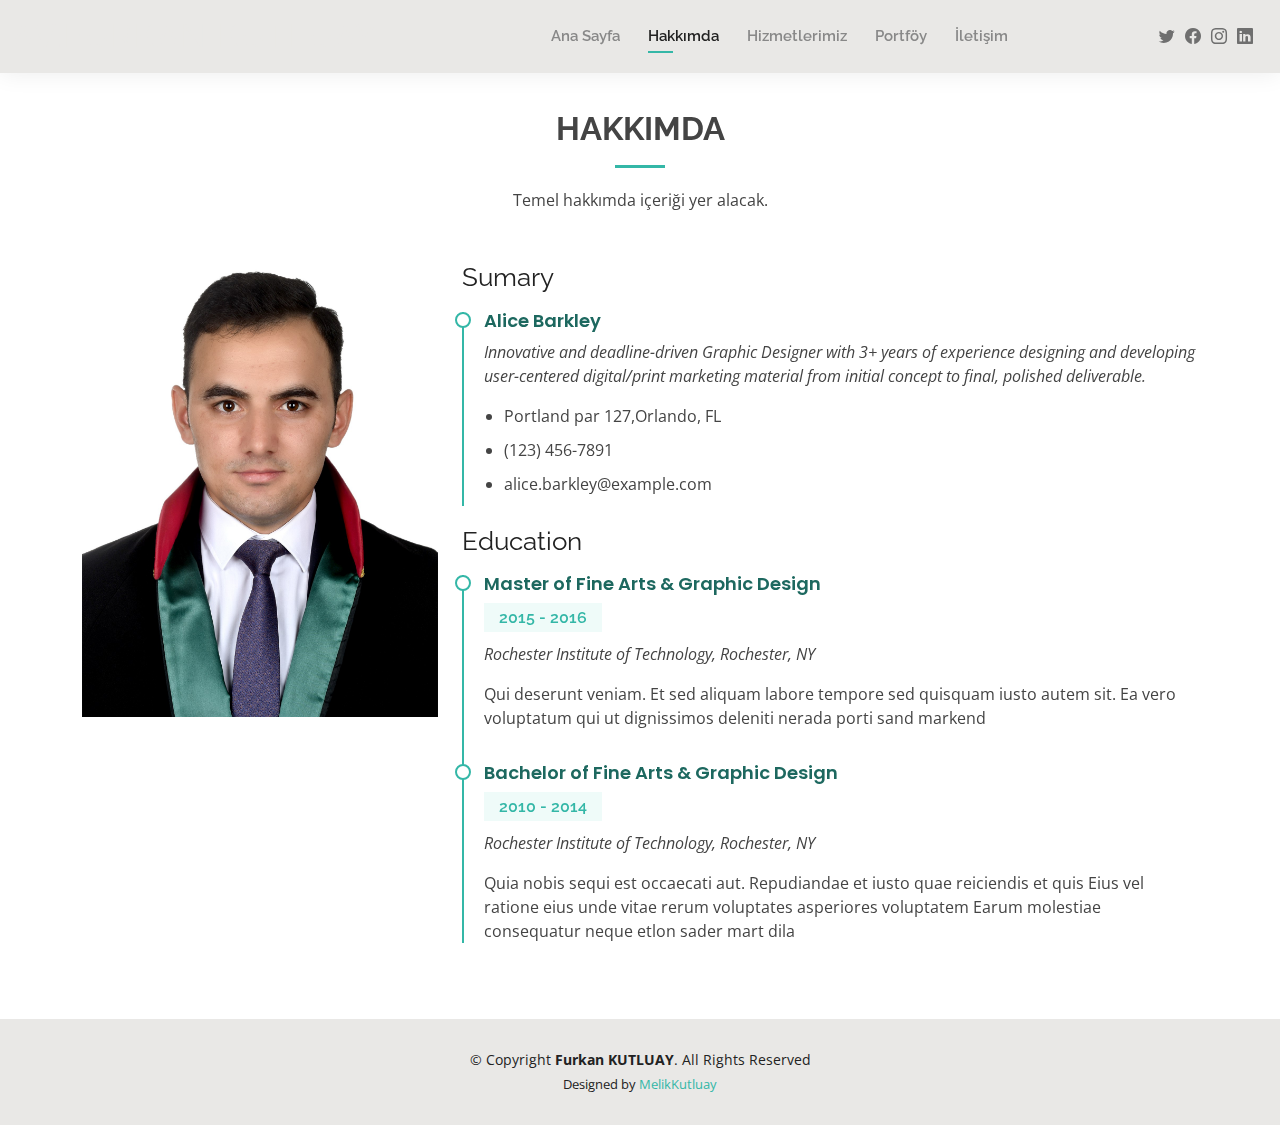
==== commit 8d4db32a: "." ====
--- a/about.html
+++ b/about.html
@@ -42,7 +42,7 @@
   <header id="header" class="fixed-top">
     <div class="container-fluid d-flex justify-content-between align-items-center">
 
-      <h1 class="logo me-auto me-lg-0"><a href="index.html">AVUKAT</a></h1>
+      <h1 class="logo me-auto me-lg-0"><a href="index.html">AV.Furkan KUTLUAY</a></h1>
       <!-- Uncomment below if you prefer to use an image logo -->
       <!-- <a href="index.html" class="logo"><img src="assets/img/logo.png" alt="" class="img-fluid"></a>-->
 
--- a/assets/css/style.css
+++ b/assets/css/style.css
@@ -137,12 +137,23 @@
   color: #e9e8e6;
 }
 
+#header .logo img {
+  max-height: 40px;
+}
+
+@media (max-width: 992px) {
+  #header .logo {
+    font-size: 28px;
+  }
+}
+/*header_home*/
 #header_home{
-/*  background: #e9e8e6;*/
+  background: #e9e8e6;
   box-shadow: 0px 0px 25px 0 rgba(0, 0, 0, 0.08);
   z-index: 997;
   padding: 15px 0;
 }
+
 #header_home .logo {
   font-size: 32px;
   margin: 0;
@@ -156,17 +167,6 @@
 #header_home .logo a {
   color: #e9e8e6;
 }
-
-#header .logo img {
-  max-height: 40px;
-}
-
-@media (max-width: 992px) {
-  #header .logo {
-    font-size: 28px;
-  }
-}
-
 /*--------------------------------------------------------------
 # Header Social Links
 --------------------------------------------------------------*/
@@ -193,6 +193,74 @@
 /**
 * Desktop Navigation 
 */
+
+/*Home Navbar*/
+.navbar_home {
+  padding: 0;
+}
+
+.navbar_home ul {
+  margin: 0;
+  padding: 0;
+  display: flex;
+  list-style: none;
+  align-items: center;
+}
+
+.navbar_home li {
+  position: relative;
+  padding: 10px 0 10px 28px;
+}
+
+.navbar_home a,
+.navbar_home a:focus {
+  display: flex;
+  align-items: center;
+  justify-content: space-between;
+  font-family: "Raleway", sans-serif;
+  font-size: 15px;
+  font-weight: 600;
+  color: #888888;
+  white-space: nowrap;
+  transition: 0.3s;
+  position: relative;
+}
+
+.navbar_home a i,
+.navbar_home a:focus i {
+  font-size: 12px;
+  line-height: 0;
+  margin-left: 5px;
+}
+
+.navbar_home>ul>li>a:before {
+  content: "";
+  position: absolute;
+  width: 0;
+  height: 2px;
+  bottom: -5px;
+  left: 0;
+  background-color: #34b7a7;
+  visibility: hidden;
+  width: 0px;
+  transition: all 0.3s ease-in-out 0s;
+}
+
+.navbar_home a:hover:before,
+.navbar_home li:hover>a:before,
+.navbar_home .active:before {
+  visibility: visible;
+  width: 25px;
+}
+
+.navbar_home a:hover,
+.navbar_home .active,
+.navbar_home .active:focus,
+.navbar_home li:hover>a {
+  color: #e9e8e6;
+}
+
+/*Other Navbar*/
 .navbar {
   padding: 0;
 }
